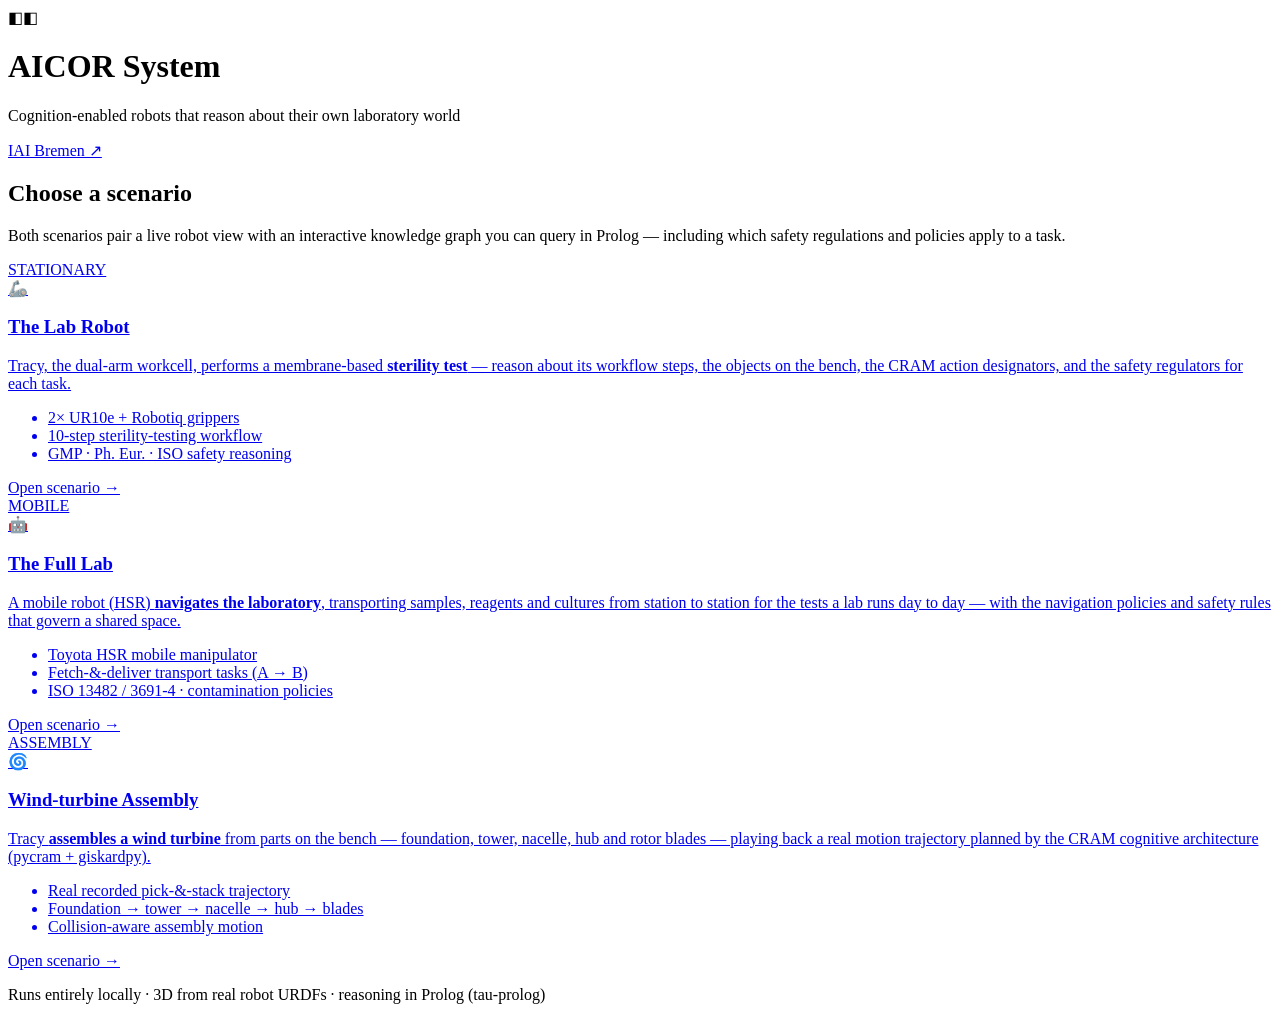
==== html-showcase/index.html @ c5fa45ee "Add html-showcase: AICOR System web app Interactive 3D robot + Prolog knowledge-graph showcase: Trac" ====
<!doctype html>
<html lang="en">
<head>
<meta charset="utf-8" />
<meta name="viewport" content="width=device-width, initial-scale=1" />
<title>AICOR System</title>
<link rel="stylesheet" href="/static/app.css" />
</head>
<body class="dash">
<header class="topbar">
  <div class="brand">
    <div class="logo">◧◧</div>
    <div class="brand-text">
      <h1>AICOR System</h1>
      <p>Cognition-enabled robots that reason about their own laboratory world</p>
    </div>
  </div>
  <div class="topbar-actions">
    <a class="ext" href="https://vib.ai.uni-bremen.de/page/comingsoon/the-tracebot-laboratory/" target="_blank" rel="noopener">IAI Bremen ↗</a>
  </div>
</header>

<main class="dashboard">
  <div class="dash-intro">
    <h2>Choose a scenario</h2>
    <p>Both scenarios pair a live robot view with an interactive knowledge graph you can
       query in Prolog — including which safety regulations and policies apply to a task.</p>
  </div>

  <div class="cards">
    <a class="card" href="/lab-robot.html">
      <div class="card-badge" style="--c:#39d5c8">STATIONARY</div>
      <div class="card-art art-tracy">
        <span class="art-emoji">🦾</span>
      </div>
      <h3>The Lab Robot</h3>
      <p>Tracy, the dual-arm workcell, performs a membrane-based <b>sterility test</b> —
         reason about its workflow steps, the objects on the bench, the CRAM action
         designators, and the safety regulators for each task.</p>
      <ul class="card-facts">
        <li>2× UR10e + Robotiq grippers</li>
        <li>10-step sterility-testing workflow</li>
        <li>GMP · Ph. Eur. · ISO safety reasoning</li>
      </ul>
      <div class="card-go">Open scenario →</div>
    </a>

    <a class="card" href="/full-lab.html">
      <div class="card-badge" style="--c:#5b8cff">MOBILE</div>
      <div class="card-art art-lab">
        <span class="art-emoji">🤖</span>
      </div>
      <h3>The Full Lab</h3>
      <p>A mobile robot (HSR) <b>navigates the laboratory</b>, transporting samples,
         reagents and cultures from station to station for the tests a lab runs day to
         day — with the navigation policies and safety rules that govern a shared space.</p>
      <ul class="card-facts">
        <li>Toyota HSR mobile manipulator</li>
        <li>Fetch-&amp;-deliver transport tasks (A → B)</li>
        <li>ISO 13482 / 3691-4 · contamination policies</li>
      </ul>
      <div class="card-go">Open scenario →</div>
    </a>

    <a class="card" href="/wind-turbine.html">
      <div class="card-badge" style="--c:#b98cff">ASSEMBLY</div>
      <div class="card-art art-turbine">
        <span class="art-emoji">🌀</span>
      </div>
      <h3>Wind-turbine Assembly</h3>
      <p>Tracy <b>assembles a wind turbine</b> from parts on the bench — foundation,
         tower, nacelle, hub and rotor blades — playing back a real motion trajectory
         planned by the CRAM cognitive architecture (pycram + giskardpy).</p>
      <ul class="card-facts">
        <li>Real recorded pick-&amp;-stack trajectory</li>
        <li>Foundation → tower → nacelle → hub → blades</li>
        <li>Collision-aware assembly motion</li>
      </ul>
      <div class="card-go">Open scenario →</div>
    </a>
  </div>

  <p class="dash-foot">Runs entirely locally · 3D from real robot URDFs · reasoning in Prolog (tau-prolog)</p>
</main>
</body>
</html>
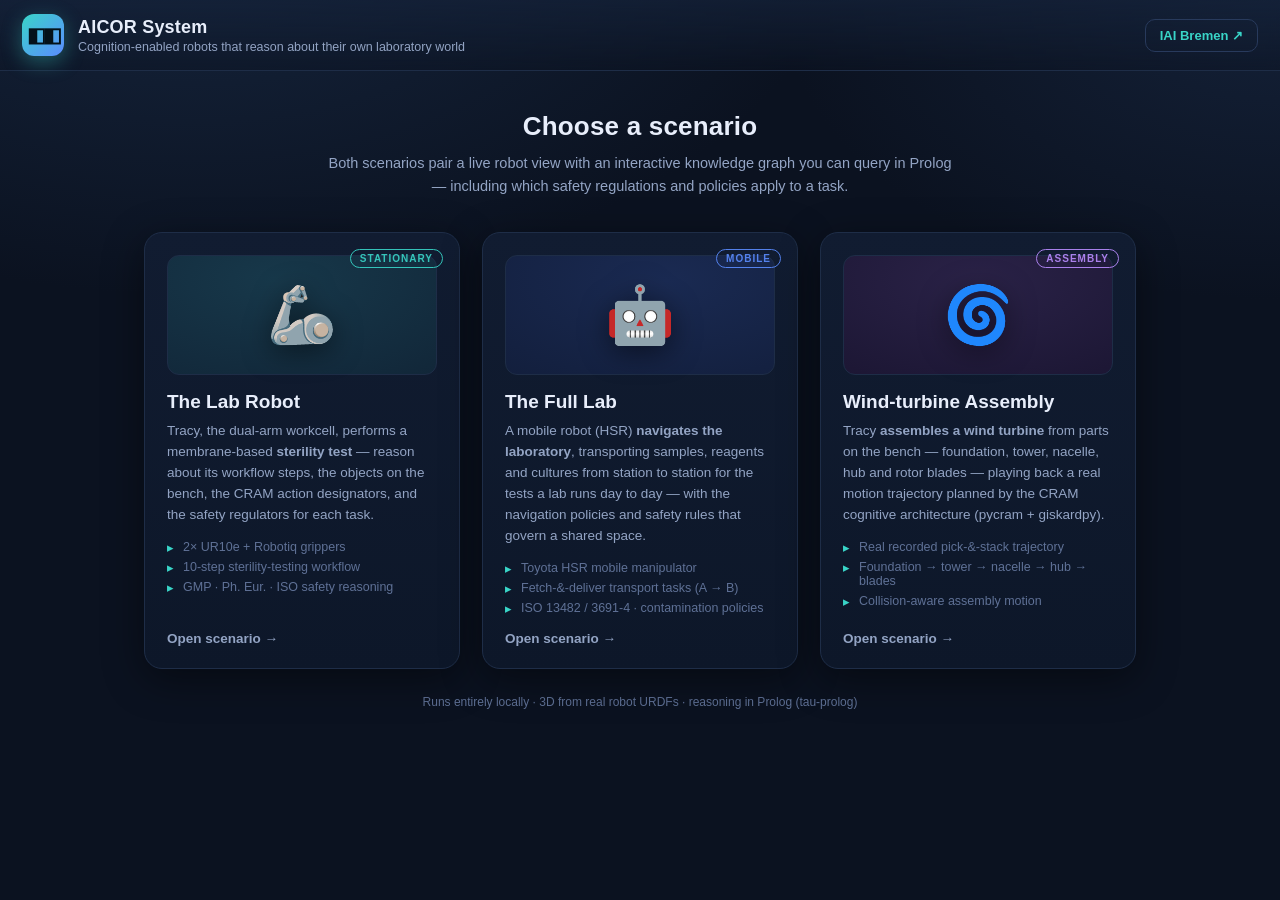
==== commit e30535a2: "Make html-showcase path-independent (relative asset paths) Absolute /static and /vendor URLs (and ab" ====
--- a/html-showcase/index.html
+++ b/html-showcase/index.html
@@ -4,7 +4,7 @@
 <meta charset="utf-8" />
 <meta name="viewport" content="width=device-width, initial-scale=1" />
 <title>AICOR System</title>
-<link rel="stylesheet" href="/static/app.css" />
+<link rel="stylesheet" href="static/app.css" />
 </head>
 <body class="dash">
 <header class="topbar">
@@ -28,7 +28,7 @@
   </div>
 
   <div class="cards">
-    <a class="card" href="/lab-robot.html">
+    <a class="card" href="lab-robot.html">
       <div class="card-badge" style="--c:#39d5c8">STATIONARY</div>
       <div class="card-art art-tracy">
         <span class="art-emoji">🦾</span>
@@ -45,7 +45,7 @@
       <div class="card-go">Open scenario →</div>
     </a>
 
-    <a class="card" href="/full-lab.html">
+    <a class="card" href="full-lab.html">
       <div class="card-badge" style="--c:#5b8cff">MOBILE</div>
       <div class="card-art art-lab">
         <span class="art-emoji">🤖</span>
@@ -62,7 +62,7 @@
       <div class="card-go">Open scenario →</div>
     </a>
 
-    <a class="card" href="/wind-turbine.html">
+    <a class="card" href="wind-turbine.html">
       <div class="card-badge" style="--c:#b98cff">ASSEMBLY</div>
       <div class="card-art art-turbine">
         <span class="art-emoji">🌀</span>
--- a/html-showcase/static/app.css
+++ b/html-showcase/static/app.css
@@ -0,0 +1,257 @@
+:root{
+  --bg:#0b1220; --bg2:#0f1a2e; --panel:#111c31; --panel2:#0d1729;
+  --ink:#e8eefb; --muted:#93a4c4; --faint:#5f7196;
+  --line:#1e2d47; --line2:#283a5c;
+  --accent:#39d5c8; --accent2:#5b8cff; --warn:#ffb648; --danger:#ff6b8b;
+  --obj:#5b8cff; --step:#39d5c8; --action:#b98cff; --reg:#ffb648; --robot:#ff7a9c;
+  --radius:14px; --shadow:0 10px 40px rgba(0,0,0,.45);
+  --font:"Inter",-apple-system,BlinkMacSystemFont,"Segoe UI",Roboto,sans-serif;
+  --mono:"JetBrains Mono","SF Mono",ui-monospace,Menlo,monospace;
+}
+*{box-sizing:border-box}
+html,body{height:100%}
+body{
+  margin:0;font-family:var(--font);color:var(--ink);
+  background:
+    radial-gradient(1200px 700px at 15% -10%, #16263f 0%, transparent 55%),
+    radial-gradient(1000px 600px at 100% 0%, #142138 0%, transparent 50%),
+    var(--bg);
+  display:flex;flex-direction:column;overflow:hidden;
+}
+
+/* ------------------------------------------------------------- top bar --- */
+.topbar{
+  display:flex;align-items:center;justify-content:space-between;
+  padding:14px 22px;border-bottom:1px solid var(--line);
+  background:linear-gradient(180deg,rgba(20,33,56,.75),rgba(11,18,32,.4));
+  backdrop-filter:blur(6px);
+}
+.brand{display:flex;align-items:center;gap:14px}
+.logo{
+  width:42px;height:42px;border-radius:12px;display:grid;place-items:center;
+  font-size:20px;letter-spacing:-3px;color:#04121a;font-weight:800;
+  background:linear-gradient(135deg,var(--accent),var(--accent2));
+  box-shadow:0 6px 20px rgba(57,213,200,.35);
+}
+.brand-text h1{margin:0;font-size:18px;font-weight:700;letter-spacing:.2px}
+.brand-text p{margin:2px 0 0;font-size:12.5px;color:var(--muted)}
+.topbar-actions .ext{
+  color:var(--accent);text-decoration:none;font-size:13px;font-weight:600;
+  padding:8px 14px;border:1px solid var(--line2);border-radius:10px;
+  transition:.15s;
+}
+.topbar-actions .ext:hover{background:var(--panel);border-color:var(--accent)}
+
+/* --------------------------------------------------------------- split --- */
+.split{flex:1;display:grid;grid-template-columns:1fr 1fr;gap:16px;padding:16px;min-height:0}
+.panel{
+  background:linear-gradient(180deg,var(--panel),var(--panel2));
+  border:1px solid var(--line);border-radius:var(--radius);
+  display:flex;flex-direction:column;min-height:0;box-shadow:var(--shadow);overflow:hidden;
+}
+.panel-head{
+  display:flex;align-items:center;justify-content:space-between;
+  padding:14px 18px;border-bottom:1px solid var(--line);
+}
+.panel-head h2{margin:0;font-size:15px;font-weight:700}
+
+/* view toggle */
+.view-toggle{display:flex;background:var(--bg2);border:1px solid var(--line2);border-radius:10px;overflow:hidden}
+.view-toggle button{
+  background:transparent;border:0;color:var(--muted);font:inherit;font-size:12.5px;
+  padding:6px 13px;cursor:pointer;transition:.15s
+}
+.view-toggle button.active{background:linear-gradient(135deg,var(--accent),var(--accent2));color:#04121a;font-weight:700}
+
+/* ----------------------------------------------------------- 3d stage --- */
+.stage{position:relative;flex:1;min-height:0;background:
+  radial-gradient(700px 500px at 50% 25%, #17253d 0%, #0a1120 70%);}
+/* blurred real-lab backdrop (the robot is composited on top, "sandbox" style) */
+.stage-bg{position:absolute;inset:0;z-index:0;
+  background:url('img/tracy_robot.jpg') center/cover no-repeat;
+  filter:blur(16px) brightness(.62) saturate(1.05);
+  transform:scale(1.12);            /* overscan so blurred edges stay off-screen */
+}
+.stage-bg:after{content:"";position:absolute;inset:0;
+  background:radial-gradient(60% 60% at 50% 45%, rgba(5,10,20,0) 0%, rgba(5,10,20,.45) 100%)}
+#viewer{position:absolute;inset:0;z-index:1}
+#viewer canvas{display:block}
+#photo{position:absolute;inset:0;width:100%;height:100%;object-fit:cover;z-index:5}
+.hidden{display:none!important}
+.viewer-status{
+  position:absolute;left:50%;top:50%;transform:translate(-50%,-50%);
+  color:var(--muted);font-size:13px;letter-spacing:.3px;
+  padding:10px 16px;border:1px solid var(--line2);border-radius:10px;background:rgba(10,17,32,.6)
+}
+.stage-hint{position:absolute;left:14px;bottom:12px;z-index:4;font-size:11px;color:var(--faint);letter-spacing:.4px}
+.layers-panel{
+  position:absolute;left:14px;top:14px;z-index:3;min-width:180px;
+  background:rgba(12,20,34,.72);border:1px solid var(--line2);border-radius:12px;
+  padding:12px 13px;backdrop-filter:blur(7px);box-shadow:0 8px 26px rgba(0,0,0,.4)
+}
+.lp-title{font-size:11px;font-weight:800;letter-spacing:1.2px;text-transform:uppercase;color:var(--muted);margin-bottom:9px}
+.lp-row{display:flex;align-items:center;gap:9px;font-size:12.5px;color:var(--ink);padding:4px 0;cursor:pointer}
+.lp-row input{accent-color:var(--accent);width:14px;height:14px;cursor:pointer}
+.lp-legend{margin-top:10px;padding-top:9px;border-top:1px solid var(--line);display:flex;flex-direction:column;gap:5px}
+.lp-legend .li{display:flex;align-items:center;gap:8px;font-size:11px;color:var(--muted)}
+.lp-legend .dot{width:10px;height:10px;border-radius:50%}
+
+.step-caption{
+  position:absolute;left:50%;bottom:14px;transform:translateX(-50%);z-index:4;
+  max-width:82%;text-align:center;font-size:13px;line-height:1.4;color:var(--ink);
+  padding:9px 16px;border-radius:11px;border:1px solid var(--line2);
+  background:rgba(10,17,32,.78);backdrop-filter:blur(6px);
+  box-shadow:0 8px 24px rgba(0,0,0,.4)
+}
+.step-caption b{color:var(--accent)}
+
+.play-btn{
+  background:var(--bg2);border:1px solid var(--line2);color:var(--accent);
+  font:inherit;font-size:12px;font-weight:600;padding:6px 13px;border-radius:9px;cursor:pointer;transition:.15s
+}
+.play-btn:hover{border-color:var(--accent)}
+.play-btn.playing{background:linear-gradient(135deg,var(--accent),var(--accent2));color:#04121a;border-color:transparent}
+.wf-btns{display:flex;gap:7px}
+.play-btn.cram{color:var(--action);border-color:var(--line2)}
+.play-btn.cram:hover{border-color:var(--action)}
+.play-btn.cram.playing{background:linear-gradient(135deg,var(--action),#8f6bff);color:#0b0518;border-color:transparent}
+
+/* ---------------------------------------------------------- workflow --- */
+.workflow{border-top:1px solid var(--line);padding:12px 14px;background:var(--panel2)}
+.workflow-head{display:flex;align-items:baseline;justify-content:space-between;margin-bottom:9px}
+.workflow-head span{font-size:13px;font-weight:600;color:var(--ink)}
+.workflow-head small{font-size:11px;color:var(--faint)}
+.workflow-head em{font-style:normal;color:var(--action);font-size:11px;font-weight:600}
+.workflow-strip{display:flex;gap:7px;overflow-x:auto;padding-bottom:4px}
+.wstep{
+  flex:0 0 auto;display:flex;align-items:center;gap:8px;cursor:pointer;
+  padding:8px 12px;border-radius:10px;border:1px solid var(--line2);
+  background:var(--bg2);transition:.15s;white-space:nowrap;
+}
+.wstep:hover{border-color:var(--step);transform:translateY(-1px)}
+.wstep.active{background:linear-gradient(135deg,rgba(57,213,200,.22),rgba(91,140,255,.18));border-color:var(--step)}
+.wstep .num{
+  width:20px;height:20px;border-radius:50%;display:grid;place-items:center;
+  font-size:11px;font-weight:700;color:#04121a;background:var(--step)
+}
+.wstep .txt{font-size:12.5px;color:var(--ink)}
+
+/* --------------------------------------------------------- query box --- */
+.kb-status{font-size:12px;color:var(--faint)}
+.kb-status.ready{color:var(--accent)}
+.query-box{padding:14px 16px;border-bottom:1px solid var(--line);background:var(--panel2)}
+.query-row{display:flex;gap:8px}
+#query-input{
+  flex:1;background:var(--bg);border:1px solid var(--line2);border-radius:10px;
+  color:var(--ink);font-family:var(--mono);font-size:13px;padding:11px 13px;outline:none
+}
+#query-input:focus{border-color:var(--accent)}
+#query-run{
+  background:linear-gradient(135deg,var(--accent),var(--accent2));border:0;color:#04121a;
+  font-weight:700;font-size:13px;padding:0 20px;border-radius:10px;cursor:pointer
+}
+#query-run:active{transform:translateY(1px)}
+.presets{display:flex;flex-wrap:wrap;gap:7px;margin-top:11px}
+.preset{
+  font-size:12px;color:var(--muted);background:var(--bg2);border:1px solid var(--line2);
+  padding:6px 11px;border-radius:20px;cursor:pointer;transition:.15s
+}
+.preset:hover{border-color:var(--accent);color:var(--ink)}
+
+/* ---------------------------------------------------------- answer --- */
+.answer{padding:14px 16px;max-height:34%;overflow:auto;border-bottom:1px solid var(--line)}
+.answer-empty{color:var(--faint);font-size:13px;font-style:italic}
+.answer .goal{font-family:var(--mono);font-size:12px;color:var(--accent);margin-bottom:8px;word-break:break-all}
+.answer .headline{font-size:13.5px;color:var(--ink);margin:0 0 10px;line-height:1.5}
+.answer .headline b{color:var(--accent)}
+.ansrow{
+  display:flex;align-items:flex-start;gap:10px;padding:8px 10px;border-radius:9px;
+  background:var(--bg2);border:1px solid var(--line);margin-bottom:6px
+}
+.ansrow .tag{
+  flex:0 0 auto;font-size:10.5px;font-weight:700;text-transform:uppercase;letter-spacing:.5px;
+  padding:3px 8px;border-radius:6px;color:#04121a
+}
+.ansrow .body{font-size:12.5px;line-height:1.45}
+.ansrow .body .name{font-weight:600;color:var(--ink)}
+.ansrow .body .sub{color:var(--muted);display:block;margin-top:2px}
+.ansrow .body code{font-family:var(--mono);font-size:11.5px;color:var(--accent2);background:rgba(91,140,255,.1);padding:1px 5px;border-radius:5px}
+.nores{color:var(--warn);font-size:13px}
+.qerr{color:var(--danger);font-family:var(--mono);font-size:12px;white-space:pre-wrap}
+
+/* ----------------------------------------------------------- graph --- */
+.graph-wrap{position:relative;flex:1;min-height:0}
+#graph{position:absolute;inset:0}
+.legend{
+  position:absolute;right:12px;top:12px;display:flex;flex-direction:column;gap:5px;
+  background:rgba(10,17,32,.72);border:1px solid var(--line2);border-radius:10px;padding:9px 11px;
+  backdrop-filter:blur(4px)
+}
+.legend .li{display:flex;align-items:center;gap:8px;font-size:11px;color:var(--muted)}
+.legend .dot{width:11px;height:11px;border-radius:50%}
+
+/* ----------------------------------------------------- back button --- */
+.brand .back{
+  display:grid;place-items:center;width:34px;height:34px;border-radius:9px;
+  color:var(--muted);text-decoration:none;font-size:18px;border:1px solid var(--line2);
+  background:var(--bg2);transition:.15s;margin-right:4px
+}
+.brand .back:hover{color:var(--accent);border-color:var(--accent)}
+
+/* ------------------------------------------------------- dashboard --- */
+body.dash{overflow:auto}
+.dashboard{max-width:1040px;margin:0 auto;padding:40px 24px 30px;width:100%}
+.dash-intro{text-align:center;margin-bottom:34px}
+.dash-intro h2{margin:0 0 10px;font-size:26px;font-weight:750;letter-spacing:.2px}
+.dash-intro p{margin:0 auto;max-width:640px;color:var(--muted);font-size:14.5px;line-height:1.6}
+.cards{display:grid;grid-template-columns:repeat(auto-fit,minmax(290px,1fr));gap:22px}
+.card{
+  position:relative;display:flex;flex-direction:column;text-decoration:none;color:var(--ink);
+  background:linear-gradient(180deg,var(--panel),var(--panel2));
+  border:1px solid var(--line);border-radius:18px;padding:22px;overflow:hidden;
+  box-shadow:var(--shadow);transition:.18s
+}
+.card:hover{transform:translateY(-4px);border-color:var(--line2)}
+.card:hover .card-go{color:var(--accent)}
+.card-badge{
+  position:absolute;top:16px;right:16px;font-size:10px;font-weight:800;letter-spacing:1px;
+  color:var(--c);border:1px solid var(--c);border-radius:20px;padding:3px 9px;opacity:.9
+}
+.card-art{
+  height:120px;border-radius:12px;margin-bottom:16px;display:grid;place-items:center;
+  border:1px solid var(--line)
+}
+.art-tracy{background:radial-gradient(400px 200px at 40% 20%,#17384a,#0e1c2e)}
+.art-lab{background:radial-gradient(400px 200px at 60% 20%,#1a2a52,#0e1830)}
+.art-turbine{background:radial-gradient(400px 200px at 50% 20%,#2a2247,#120e26)}
+.art-emoji{font-size:56px;filter:drop-shadow(0 6px 14px rgba(0,0,0,.5))}
+.card h3{margin:0 0 8px;font-size:19px;font-weight:700}
+.card>p{margin:0 0 14px;color:var(--muted);font-size:13.5px;line-height:1.55}
+.card-facts{list-style:none;margin:0 0 16px;padding:0;display:flex;flex-direction:column;gap:6px}
+.card-facts li{font-size:12.5px;color:var(--faint);padding-left:16px;position:relative}
+.card-facts li:before{content:"▸";position:absolute;left:0;color:var(--accent)}
+.card-go{margin-top:auto;font-size:13.5px;font-weight:700;color:var(--muted);transition:.15s}
+.dash-foot{text-align:center;color:var(--faint);font-size:12px;margin-top:26px}
+
+/* -------------------------------------------- LISP designator block --- */
+.designator{
+  margin:6px 0 2px;background:#0a1526;border:1px solid var(--line2);border-radius:9px;
+  padding:11px 13px;overflow-x:auto
+}
+.designator pre{margin:0;font-family:var(--mono);font-size:12px;line-height:1.5;color:#c7d4ec;white-space:pre}
+.designator .d-kw{color:var(--warn)}
+.designator .d-head{color:var(--accent)}
+.desig-file{font-family:var(--mono);font-size:11px;color:var(--faint);margin-top:5px}
+
+/* ------------------------------------------- cross-highlight states --- */
+.wstep.related{border-color:var(--reg);box-shadow:0 0 0 1px var(--reg) inset}
+.wstep.related .num{background:var(--reg)}
+
+/* ------------------------------------------------------- responsive --- */
+@media (max-width:900px){
+  body{overflow:auto}
+  .split{grid-template-columns:1fr}
+  .stage{min-height:340px}
+  .graph-wrap{min-height:360px}
+  .cards{grid-template-columns:1fr}
+}
